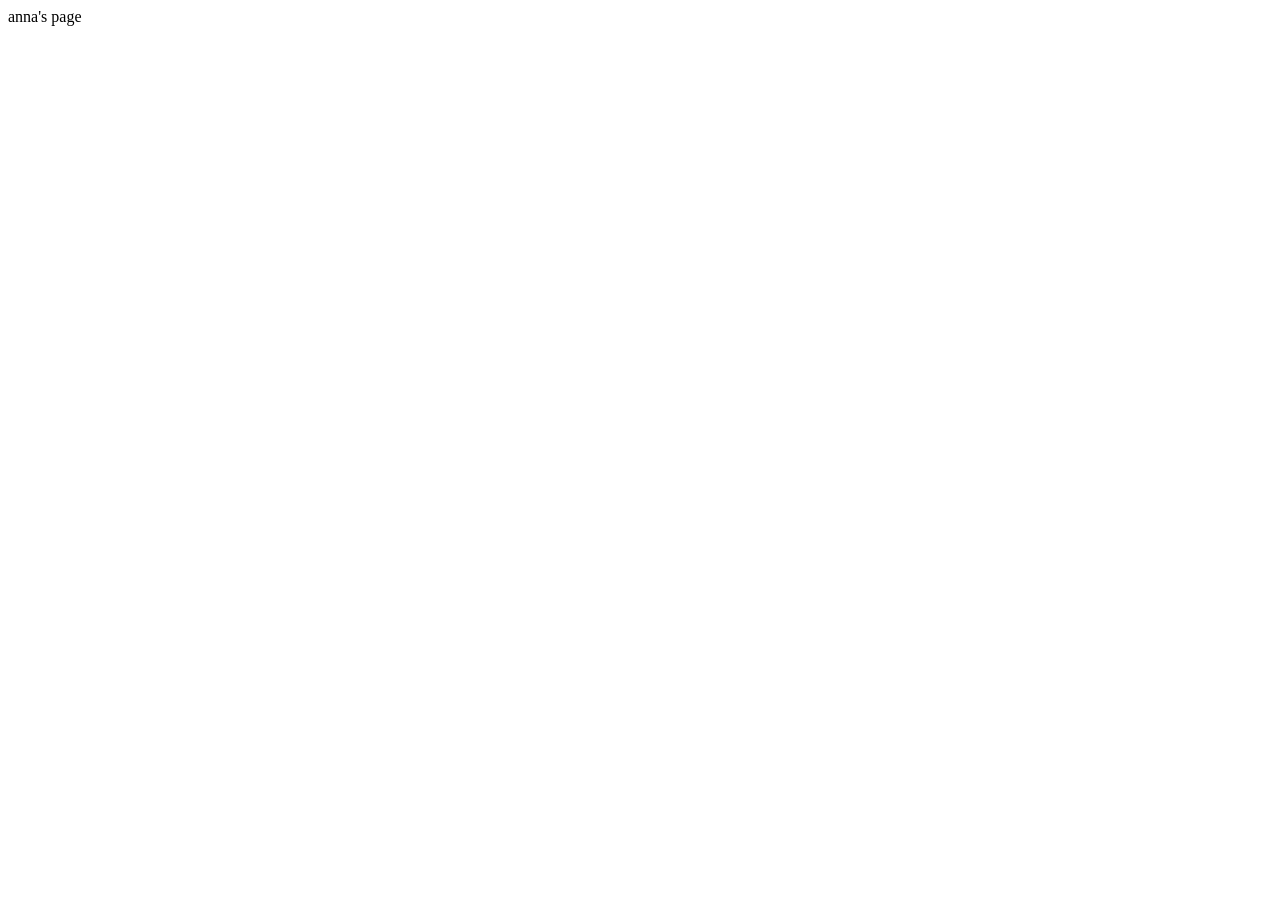
==== everydaymircacles.html @ 8ace4b74 "s s" ====
<!DOCTYPE html>
<html lang="en">
<head>
  <meta charset="UTF-8">
  <meta name="viewport" content="width=device-width, initial-scale=1.0">
  <title>Document</title>
</head>
<body>
  anna's page
</body>
</html>
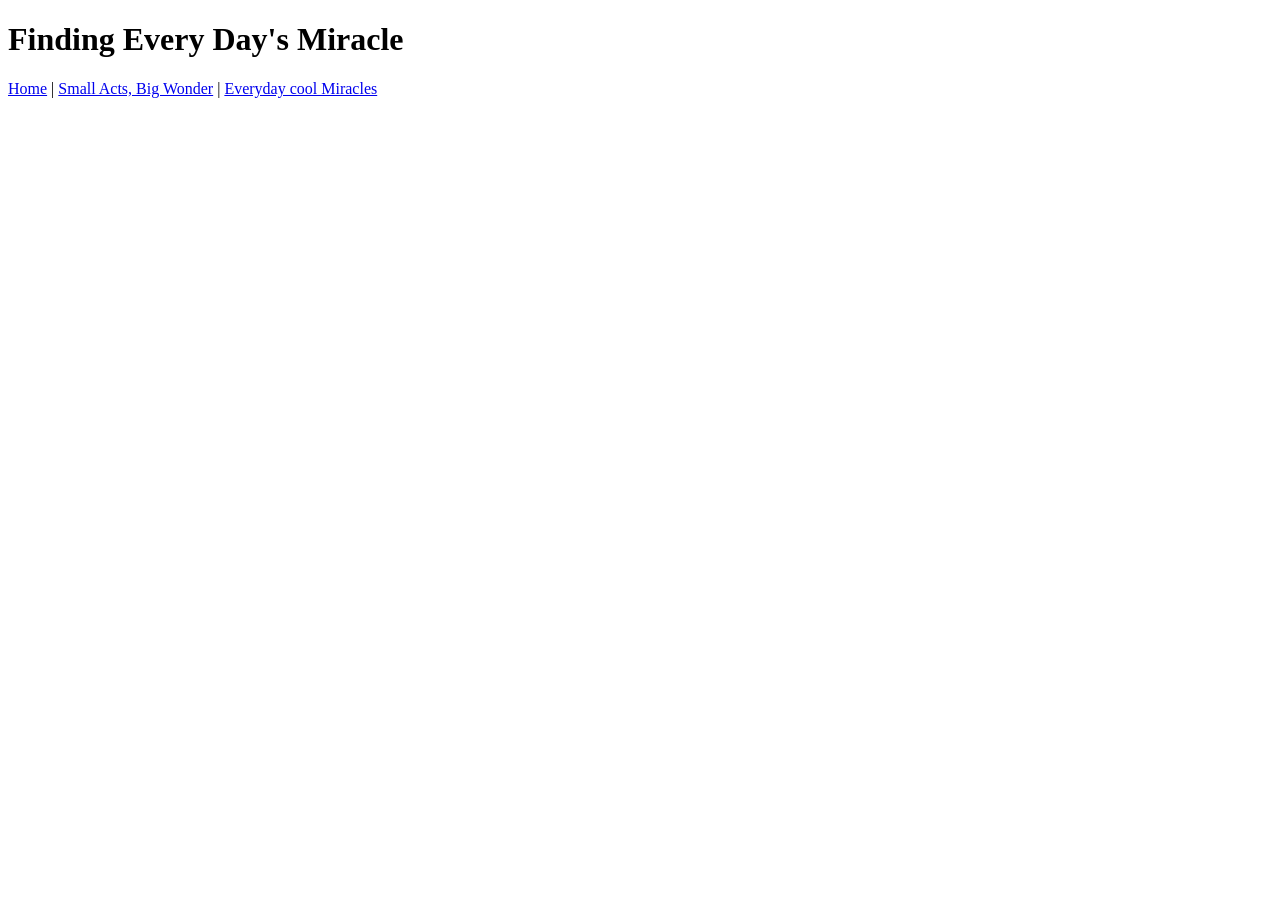
==== commit b4d18937: "started my page" ====
--- a/everydaymircacles.html
+++ b/everydaymircacles.html
@@ -6,6 +6,16 @@
   <title>Document</title>
 </head>
 <body>
-  anna's page
+ <header>
+        <div>
+            <h1>Finding Every Day's Miracle</h1>
+        </div>
+
+        <nav>
+            <a href="index.html">Home</a> |
+            <a href="small-acts.html">Small Acts, Big Wonder</a> |
+            <a href="miracles.html">Everyday cool Miracles</a>
+        </nav>
+    </header>
 </body>
 </html>
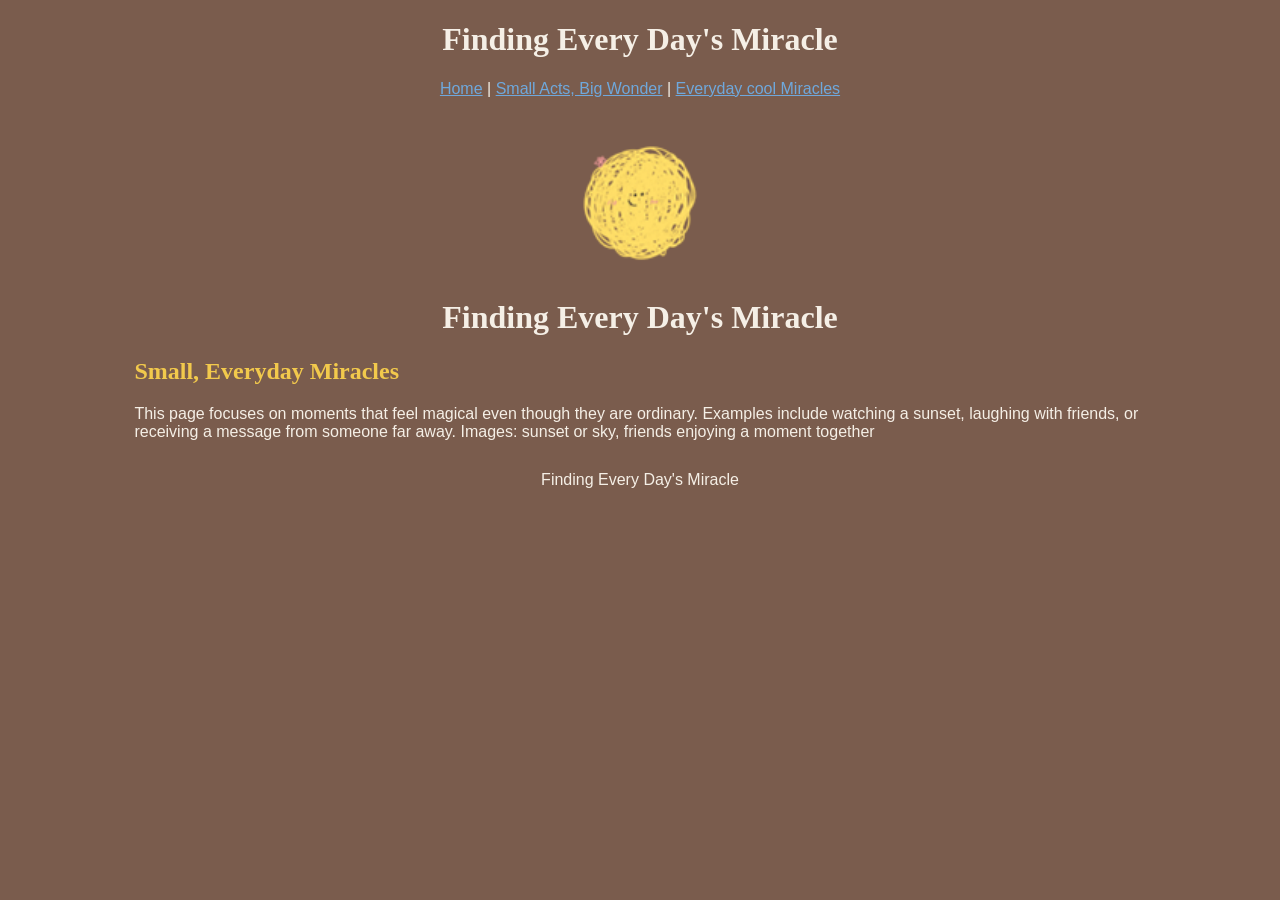
==== commit dacf99e3: "Started my page" ====
--- a/everydaymircacles.html
+++ b/everydaymircacles.html
@@ -1,21 +1,47 @@
 <!DOCTYPE html>
 <html lang="en">
 <head>
-  <meta charset="UTF-8">
-  <meta name="viewport" content="width=device-width, initial-scale=1.0">
-  <title>Document</title>
+    <link rel="stylesheet" href="styles.css">
+    <meta charset="UTF-8">
+    <meta name="viewport" content="width=device-width, initial-scale=1.0">
+    <title>Finding Every Day's Miracle</title>
 </head>
 <body>
- <header>
+    <header>
         <div>
             <h1>Finding Every Day's Miracle</h1>
         </div>
 
         <nav>
             <a href="index.html">Home</a> |
-            <a href="small-acts.html">Small Acts, Big Wonder</a> |
-            <a href="miracles.html">Everyday cool Miracles</a>
+            <a href="smallacts.html">Small Acts, Big Wonder</a> |
+            <a href="everydaymircacles.html">Everyday cool Miracles</a>
         </nav>
     </header>
+
+    <main>
+      
+      <section>
+            <h2></h2>
+            <img src="images/logo.png" alt="Peaceful everyday moment that represents small miracles">
+      </section>
+
+      <div>
+        <h1>Finding Every Day's Miracle</h1>
+      </div>
+
+      <div>
+        <h2>Small, Everyday Miracles</h2>
+        <p>This page focuses on moments that feel magical even though they are ordinary.
+          Examples include watching a sunset, laughing with friends, or receiving a 
+          message from someone far away.         
+          Images: sunset or sky, friends enjoying a moment together </p>
+      </div>  
+
+    </main>
+
+    <footer>
+        <p>Finding Every Day's Miracle</p>
+    </footer>
 </body>
 </html>
--- a/styles.css
+++ b/styles.css
@@ -0,0 +1,46 @@
+body {
+    background-color: #7A5C4D;
+    color: #F5EFE6;
+    font-family: "Open Sans", sans-serif;
+}
+
+header, main, footer {
+    width: 80%;
+    margin: auto;
+}
+
+h1, h2 {
+    font-family: "Playfair Display", serif;
+}
+
+h1 {
+    text-align: center;
+}
+
+h2 {
+    color: #F2C94C;
+}
+
+nav {
+    text-align: center;
+    margin: 10px;
+}
+
+nav a {
+    color: #6FA8DC;
+}
+
+section {
+    margin-top: 30px;
+}
+
+img {
+    width: 150px;
+    display: block;
+    margin: auto;
+}
+
+footer {
+    text-align: center;
+    margin-top: 30px;
+}
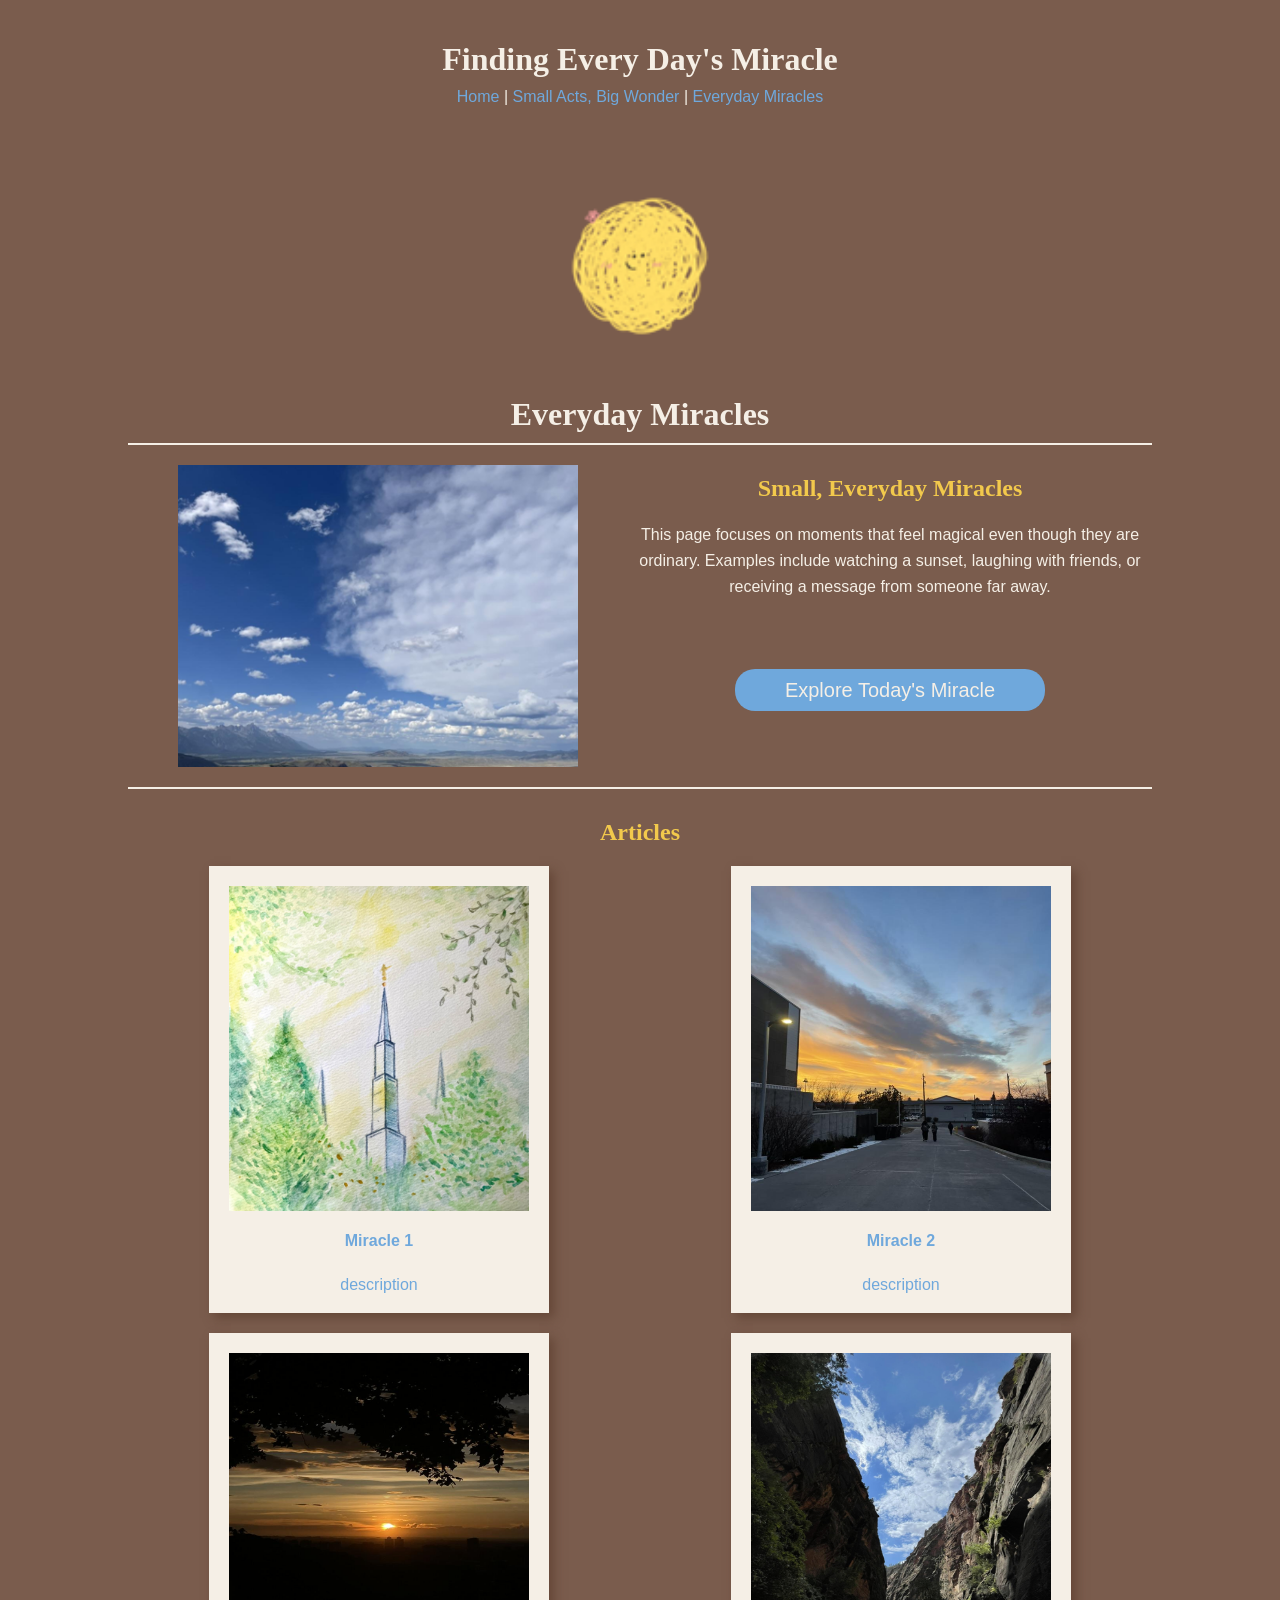
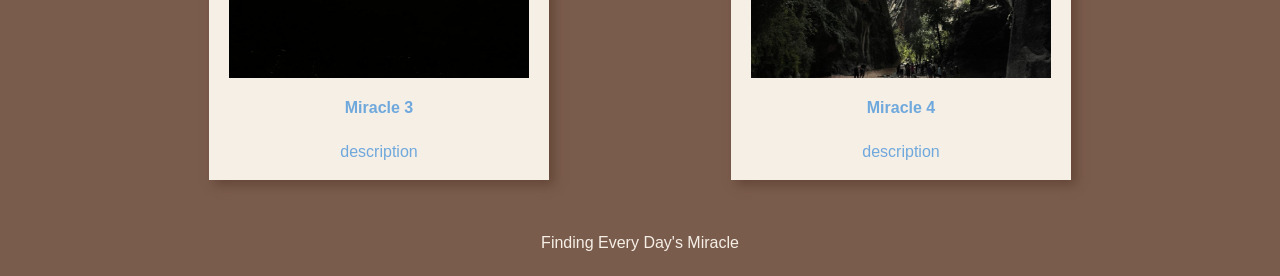
==== commit ff37f71e: "Everyday Miracles page" ====
--- a/everydaymircacles.html
+++ b/everydaymircacles.html
@@ -1,7 +1,7 @@
 <!DOCTYPE html>
 <html lang="en">
 <head>
-    <link rel="stylesheet" href="styles.css">
+    <link rel="stylesheet" href="styles-everyday.css">
     <meta charset="UTF-8">
     <meta name="viewport" content="width=device-width, initial-scale=1.0">
     <title>Finding Every Day's Miracle</title>
@@ -15,7 +15,7 @@
         <nav>
             <a href="index.html">Home</a> |
             <a href="smallacts.html">Small Acts, Big Wonder</a> |
-            <a href="everydaymircacles.html">Everyday cool Miracles</a>
+            <a href="everydaymircacles.html">Everyday Miracles</a>
         </nav>
     </header>
 
@@ -27,16 +27,49 @@
       </section>
 
       <div>
-        <h1>Finding Every Day's Miracle</h1>
+        <h1>Everyday Miracles</h1>
       </div>
 
-      <div>
+      <div id="storyof">
+        <img src="images/everyday1.png" alt="A blue sky with clouds">
+        <div id="storytext">
         <h2>Small, Everyday Miracles</h2>
         <p>This page focuses on moments that feel magical even though they are ordinary.
           Examples include watching a sunset, laughing with friends, or receiving a 
           message from someone far away.         
-          Images: sunset or sky, friends enjoying a moment together </p>
+        </p>
+        
+        <p id="todays">Explore Today's Miracle</p>
+        </div>
       </div>  
+
+      <h2 id="arth2">Articles</h2>
+      <div id="articles">
+        <div id="miracle1">
+            <img src="images/everydaymiracle1.png" alt="A simple drawing of a Temple">
+            <h4>Miracle 1</h4>
+            <p>description</p>
+        </div>
+
+        <div id="miracle2">
+            <img src="images/everydaymiracle2.png" alt="A sunset with clouds">
+            <h4>Miracle 2</h4>
+            <p>description</p>
+        </div>
+
+        <div id="miracle3">
+            <img src="images/everydaymiracle3.png" alt="A sunset with trees">
+            <h4>Miracle 3</h4>
+            <p>description</p>
+        </div>
+
+        <div id="miracle4">
+            <img src="images/everydaymiracle4.png" alt="A rocky canyon">
+            <h4>Miracle 4</h4>
+            <p>description</p>
+        </div>
+
+      </div>
 
     </main>
 
--- a/styles-everyday.css
+++ b/styles-everyday.css
@@ -0,0 +1,127 @@
+body {
+    background-color: #7A5C4D;
+    color: #F5EFE6;
+    font-family: Arial, sans-serif;
+    margin: 0;
+    padding: 0;
+}
+
+header {
+    text-align: center;
+    padding: 20px;
+}
+
+main {
+    width: 80%;
+    margin: 0 auto;
+}
+
+footer {
+    text-align: center;
+    padding: 20px;
+    margin-top: 30px;
+}
+
+h1, h2 {
+    font-family: Georgia, serif;
+}
+
+h1 {
+    margin-bottom: 10px;
+    text-align: center;
+}
+
+h2 {
+    color: #F2C94C;
+    margin-top: 30px;
+}
+
+nav {
+    margin-top: 10px;
+    margin-bottom: 20px;
+}
+
+nav a {
+    color: #6FA8DC;
+    text-decoration: none;
+}
+
+section {
+    margin-bottom: 40px;
+}
+
+p {
+    line-height: 1.6;
+}
+
+img {
+    display: block;
+    margin: 20px auto;
+    max-width: 100%;
+    height: auto;
+    width: 500px;
+}
+
+section:first-of-type img {
+    width: 180px;
+}
+
+footer p {
+    margin: 0;
+}
+
+
+#storyof{
+    display: grid;
+    grid-template-columns: 500px 1fr;
+    border-style: solid none solid none;
+    border-color: #F5EFE6;
+    border-width: 2px;
+}
+#storytext{
+    grid-column: 2;
+    grid-row: 1;
+    text-align: center;
+    
+}
+#storyof img{
+    width: 400px;
+}
+#todays{
+    
+    background-color: #6FA8DC; 
+    border-radius: 20px;
+    font-size: 20px;
+    padding: 5px 5px;
+    max-width: 300px;
+    align-self: center;
+    margin: auto;
+    margin-top: 70px;
+}
+
+#articles{
+    display: grid;
+    grid-template-columns: 1fr 1fr;
+    grid-template-rows: 1fr 1fr;
+    gap: 20px;
+}
+
+#arth2{
+    text-align: center;
+}
+#articles img{
+    max-width: 300px;
+    max-height: 325px;
+}
+#articles div{
+    background-color: #F5EFE6;
+    max-width: 400px;
+    margin: auto;
+    padding: 0px 20px;
+    box-shadow: 5px 5px 10px rgba(79, 50, 33, 0.5);
+    
+}
+#articles h4, #articles p{
+    color: #6FA8DC;
+    text-align: center;
+}
